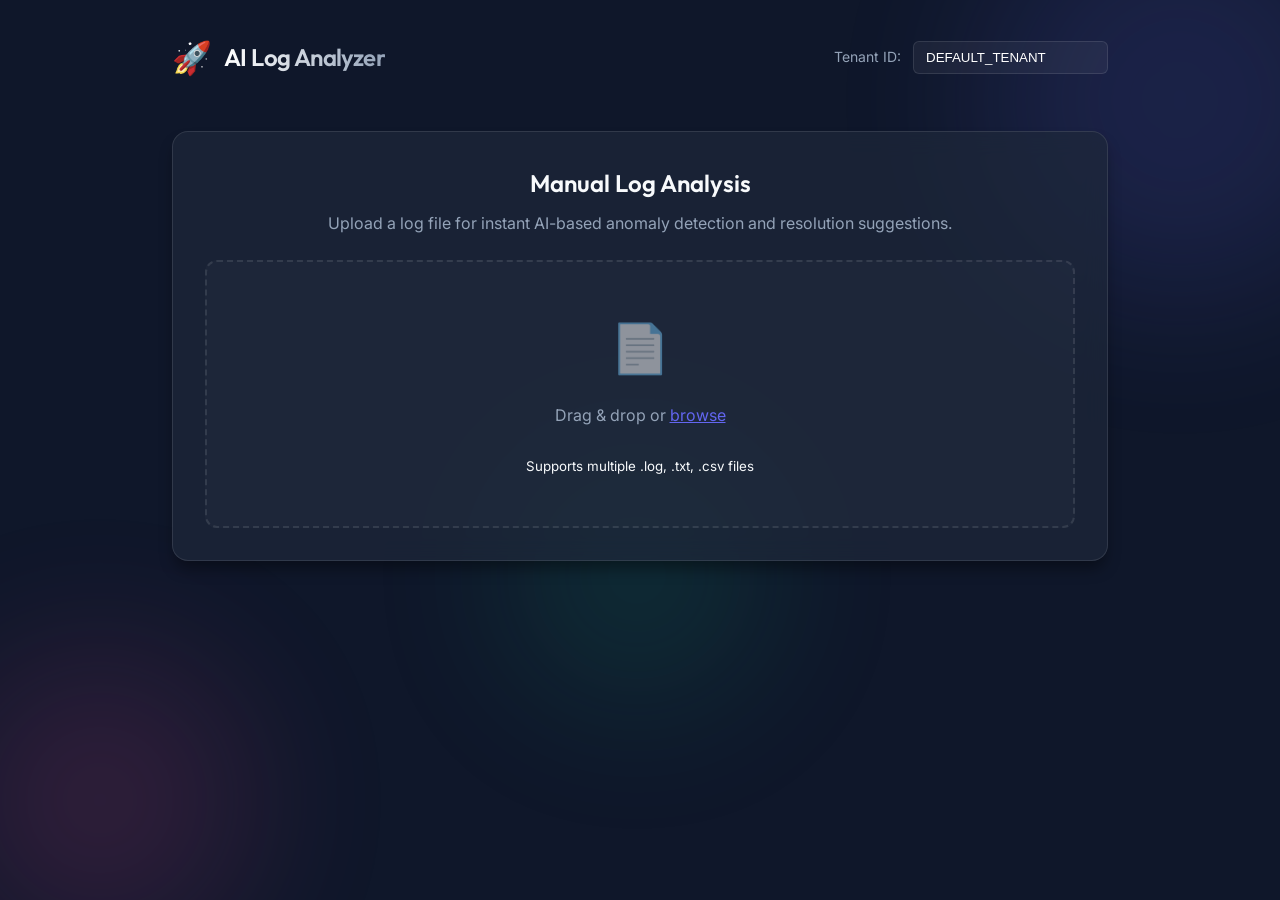
==== src/main/resources/static/index.html @ e9fd5605 "UI for adding log manually" ====
<!DOCTYPE html>
<html lang="en">
<head>
    <meta charset="UTF-8">
    <meta name="viewport" content="width=device-width, initial-scale=1.0">
    <title>AI Log Analyzer | Manual Analysis</title>
    <link rel="preconnect" href="https://fonts.googleapis.com">
    <link rel="preconnect" href="https://fonts.gstatic.com" crossorigin>
    <link href="https://fonts.googleapis.com/css2?family=Outfit:wght@300;400;600;700&family=Inter:wght@400;500;600&display=swap" rel="stylesheet">
    <link rel="stylesheet" href="css/style.css">
    <meta name="description" content="AI-powered log analysis and incident automation platform.">
</head>
<body>
    <div class="background-blobs">
        <div class="blob blob-1"></div>
        <div class="blob blob-2"></div>
        <div class="blob blob-3"></div>
    </div>

    <div class="container">
        <header>
            <div class="logo">
                <span class="logo-icon">🚀</span>
                <h1>AI Log Analyzer</h1>
            </div>
            <div class="tenant-selector">
                <label for="tenantId">Tenant ID:</label>
                <input type="text" id="tenantId" value="DEFAULT_TENANT" placeholder="Enter Tenant ID">
            </div>
        </header>

        <main>
            <section class="upload-section card">
                <h2>Manual Log Analysis</h2>
                <p>Upload a log file for instant AI-based anomaly detection and resolution suggestions.</p>
                
                <div class="drop-zone" id="dropZone">
                    <div class="drop-zone-content">
                        <span class="upload-icon">📄</span>
                        <p>Drag & drop or <span>browse</span></p>
                        <small>Supports multiple .log, .txt, .csv files</small>
                    </div>
                    <input type="file" id="fileInput" hidden accept=".log,.txt,.csv" multiple>
                </div>
                
                <div id="fileInfo" class="file-info hidden">
                    <div class="file-list-container">
                        <span class="file-name">filename.log</span>
                        <span id="fileCount" class="file-count"></span>
                    </div>
                    <div class="action-group">
                        <button id="clearBtn" class="secondary-btn">Clear</button>
                        <button id="analyzeBtn" class="primary-btn">Start AI Analysis</button>
                    </div>
                </div>
            </section>

            <div id="loader" class="loader-container hidden">
                <div class="spinner"></div>
                <p id="loadingMsg">Consulting the AI Engine...</p>
                <p class="sub-loader">This may take up to 2 minutes for deep reasoning.</p>
            </div>

            <section id="resultsSection" class="results-section hidden">
                <div class="card result-card">
                    <div class="result-header">
                        <div class="severity-badge" id="severityBadge">MEDIUM</div>
                        <h3>Analysis Results</h3>
                    </div>
                    
                    <div class="result-body">
                        <div class="summary-group">
                            <h4>Log Summary</h4>
                            <p id="logSummary">AI summary will appear here.</p>
                        </div>

                        <div class="errors-group">
                            <h4>Identified Errors</h4>
                            <ul id="errorList">
                                <!-- Errors will be injected here -->
                            </ul>
                        </div>

                        <div class="solution-group highlight">
                            <h4>💡 Suggested Solution</h4>
                            <p id="suggestedSolution">AI solution will appear here.</p>
                        </div>
                    </div>

                    <div class="result-footer">
                        <button id="clearResultsBtn" class="secondary-btn">Analyze New Logs</button>
                        <button id="showJiraBtn" class="jira-btn">
                            <span class="icon">🎫</span> Create Jira Ticket
                        </button>
                    </div>
                </div>
            </section>
        </main>
    </div>

    <!-- Jira Modal -->
    <div id="jiraModal" class="modal-overlay hidden">
        <div class="modal card">
            <div class="modal-header">
                <h2>Create Jira Ticket</h2>
                <button id="closeModal" class="close-btn">&times;</button>
            </div>
            <div class="modal-body">
                <div class="form-group">
                    <label for="jiraSummary">Summary</label>
                    <input type="text" id="jiraSummary" placeholder="Ticket Summary">
                </div>
                <div class="form-group">
                    <label for="jiraDescription">Description</label>
                    <textarea id="jiraDescription" rows="6" placeholder="Details about the anomaly..."></textarea>
                </div>
                <div class="form-row">
                    <div class="form-group">
                        <label for="jiraPriority">Priority</label>
                        <select id="jiraPriority">
                            <option value="Low">Low</option>
                            <option value="Medium" selected>Medium</option>
                            <option value="High">High</option>
                            <option value="Highest">Highest</option>
                        </select>
                    </div>
                    <div class="form-group">
                        <label>Issue Type</label>
                        <input type="text" value="Bug" disabled>
                    </div>
                </div>
            </div>
            <div class="modal-footer">
                <button id="cancelJira" class="secondary-btn">Cancel</button>
                <button id="confirmJira" class="primary-btn">Create Ticket</button>
            </div>
        </div>
    </div>

    <div id="toast" class="toast hidden">Message goes here</div>

    <script src="js/app.js"></script>
</body>
</html>
---- src/main/resources/static/css/style.css ----
:root {
    --primary: #6366f1;
    --primary-hover: #4f46e5;
    --bg-dark: #0f172a;
    --card-bg: rgba(30, 41, 59, 0.7);
    --text-main: #f8fafc;
    --text-muted: #94a3b8;
    --border: rgba(255, 255, 255, 0.1);
    --glass: rgba(255, 255, 255, 0.05);
    --accent: #10b981;
    --error: #ef4444;
    --warning: #f59e0b;
}

* {
    margin: 0;
    padding: 0;
    box-sizing: border-box;
}

body {
    font-family: 'Inter', sans-serif;
    background-color: var(--bg-dark);
    color: var(--text-main);
    line-height: 1.6;
    overflow-x: hidden;
    min-height: 100vh;
}

h1, h2, h3, h4 {
    font-family: 'Outfit', sans-serif;
    font-weight: 600;
}

.container {
    max-width: 1000px;
    margin: 0 auto;
    padding: 2rem;
    position: relative;
    z-index: 10;
}

/* Background Blobs */
.background-blobs {
    position: fixed;
    top: 0;
    left: 0;
    width: 100%;
    height: 100%;
    z-index: 1;
    pointer-events: none;
}

.blob {
    position: absolute;
    filter: blur(80px);
    border-radius: 50%;
    opacity: 0.15;
}

.blob-1 {
    width: 400px;
    height: 400px;
    background: var(--primary);
    top: -100px;
    right: -100px;
}

.blob-2 {
    width: 300px;
    height: 300px;
    background: #ec4899;
    bottom: -50px;
    left: -50px;
}

.blob-3 {
    width: 250px;
    height: 250px;
    background: var(--accent);
    top: 50%;
    left: 40%;
}

/* Header */
header {
    display: flex;
    justify-content: space-between;
    align-items: center;
    margin-bottom: 3rem;
}

.logo {
    display: flex;
    align-items: center;
    gap: 0.75rem;
}

.logo-icon {
    font-size: 2rem;
}

.logo h1 {
    font-size: 1.5rem;
    letter-spacing: -0.025em;
    background: linear-gradient(to right, #fff, #94a3b8);
    -webkit-background-clip: text;
    background-clip: text;
    -webkit-text-fill-color: transparent;
}

.tenant-selector {
    display: flex;
    align-items: center;
    gap: 0.75rem;
    font-size: 0.875rem;
    color: var(--text-muted);
}

.tenant-selector input {
    background: var(--glass);
    border: 1px solid var(--border);
    border-radius: 6px;
    padding: 0.5rem 0.75rem;
    color: #fff;
    outline: none;
    transition: 0.2s;
}

.tenant-selector input:focus {
    border-color: var(--primary);
    box-shadow: 0 0 0 2px rgba(99, 102, 241, 0.2);
}

/* Base Components */
.card {
    background: var(--card-bg);
    backdrop-filter: blur(12px);
    border: 1px solid var(--border);
    border-radius: 16px;
    padding: 2rem;
    box-shadow: 0 10px 15px -3px rgba(0, 0, 0, 0.4);
}

.primary-btn {
    background: var(--primary);
    color: #fff;
    border: none;
    padding: 0.75rem 1.5rem;
    border-radius: 8px;
    font-weight: 600;
    cursor: pointer;
    transition: 0.2s;
    display: inline-flex;
    align-items: center;
    justify-content: center;
}

.primary-btn:hover {
    background: var(--primary-hover);
    transform: translateY(-2px);
}

.secondary-btn {
    background: var(--glass);
    color: #fff;
    border: 1px solid var(--border);
    padding: 0.75rem 1.5rem;
    border-radius: 8px;
    font-weight: 600;
    cursor: pointer;
    transition: 0.2s;
}

.secondary-btn:hover {
    background: rgba(255, 255, 255, 0.1);
}

/* Upload Section */
.upload-section {
    text-align: center;
    margin-bottom: 2rem;
}

.upload-section p {
    color: var(--text-muted);
    margin: 0.5rem 0 1.5rem;
}

.drop-zone {
    border: 2px dashed var(--border);
    border-radius: 12px;
    padding: 3rem 2rem;
    cursor: pointer;
    transition: 0.3s;
    background: rgba(255, 255, 255, 0.02);
}

.drop-zone:hover, .drop-zone.active {
    border-color: var(--primary);
    background: rgba(99, 102, 241, 0.05);
}

.upload-icon {
    font-size: 3rem;
    display: block;
    margin-bottom: 1rem;
    opacity: 0.5;
}

.drop-zone p span {
    color: var(--primary);
    text-decoration: underline;
}

.file-info {
    margin-top: 1.5rem;
    padding: 1rem 1.5rem;
    background: var(--glass);
    border-radius: 12px;
    display: flex;
    justify-content: space-between;
    align-items: center;
    border: 1px solid var(--border);
}

.file-list-container {
    display: flex;
    flex-direction: column;
    align-items: flex-start;
}

.file-name {
    font-weight: 500;
    color: var(--text-main);
}

.file-count {
    font-size: 0.75rem;
    color: var(--text-muted);
}

.action-group {
    display: flex;
    gap: 0.75rem;
}

/* Loader */
.loader-container {
    text-align: center;
    padding: 4rem 0;
}

.spinner {
    width: 60px;
    height: 60px;
    border: 5px solid rgba(99, 102, 241, 0.2);
    border-top: 5px solid var(--primary);
    border-radius: 50%;
    margin: 0 auto 2rem;
    animation: spin 1s linear infinite;
}

@keyframes spin {
    0% { transform: rotate(0deg); }
    100% { transform: rotate(360deg); }
}

#loadingMsg {
    font-size: 1.25rem;
    font-weight: 500;
    margin-bottom: 0.5rem;
}

.sub-loader {
    color: var(--text-muted);
    font-size: 0.875rem;
}

/* Results Section */
.severity-badge {
    padding: 0.25rem 0.75rem;
    border-radius: 9999px;
    font-size: 0.75rem;
    font-weight: 700;
    text-transform: uppercase;
}

.severity-high, .severity-critical { background: rgba(239, 68, 68, 0.2); color: #fca5a5; }
.severity-medium { background: rgba(245, 158, 11, 0.2); color: #fcd34d; }
.severity-low { background: rgba(16, 185, 129, 0.2); color: #6ee7b7; }

.result-header {
    display: flex;
    justify-content: space-between;
    align-items: center;
    margin-bottom: 2rem;
    border-bottom: 1px solid var(--border);
    padding-bottom: 1rem;
}

.result-body h4 {
    color: var(--text-muted);
    font-size: 0.75rem;
    text-transform: uppercase;
    letter-spacing: 0.05em;
    margin-bottom: 0.75rem;
}

.result-body p {
    margin-bottom: 1.5rem;
    white-space: pre-wrap;
}

.highlight {
    background: rgba(99, 102, 241, 0.1);
    padding: 1.5rem;
    border-radius: 12px;
    border: 1px solid rgba(99, 102, 241, 0.2);
}

.errors-group ul {
    list-style: none;
    margin-bottom: 2rem;
}

.errors-group li {
    padding-left: 1.5rem;
    position: relative;
    margin-bottom: 0.5rem;
    color: #fca5a5;
}

.errors-group li::before {
    content: "•";
    position: absolute;
    left: 0;
    color: var(--error);
}

.result-footer {
    display: flex;
    gap: 1rem;
    margin-top: 2rem;
}

.jira-btn {
    flex: 1;
    background: #0052cc;
    color: #fff;
    border: none;
    padding: 1rem;
    border-radius: 8px;
    font-weight: 600;
    font-size: 1rem;
    cursor: pointer;
    transition: 0.2s;
    display: flex;
    align-items: center;
    justify-content: center;
    gap: 0.5rem;
}

.jira-btn:hover {
    background: #0747a6;
}

/* Modal */
.modal-overlay {
    position: fixed;
    top: 0;
    left: 0;
    width: 100%;
    height: 100%;
    background: rgba(15, 23, 42, 0.8);
    backdrop-filter: blur(4px);
    z-index: 100;
    display: flex;
    align-items: center;
    justify-content: center;
}

.modal {
    width: 90%;
    max-width: 600px;
    position: relative;
}

.modal-header {
    display: flex;
    justify-content: space-between;
    align-items: center;
    margin-bottom: 1.5rem;
}

.close-btn {
    background: none;
    border: none;
    color: var(--text-muted);
    font-size: 2rem;
    cursor: pointer;
}

.form-group {
    margin-bottom: 1.25rem;
}

.form-group label {
    display: block;
    font-size: 0.875rem;
    margin-bottom: 0.5rem;
    color: var(--text-muted);
}

.form-group input, .form-group textarea, .form-group select {
    width: 100%;
    background: var(--glass);
    border: 1px solid var(--border);
    border-radius: 8px;
    padding: 0.75rem;
    color: #fff;
    outline: none;
}

.form-group input:focus, .form-group textarea:focus, .form-group select:focus {
    border-color: var(--primary);
}

.form-row {
    display: grid;
    grid-template-columns: 1fr 1fr;
    gap: 1rem;
}

.modal-footer {
    display: flex;
    justify-content: flex-end;
    gap: 1rem;
    margin-top: 2rem;
}

/* Utilities */
.hidden { display: none !important; }

.toast {
    position: fixed;
    bottom: 2rem;
    left: 50%;
    transform: translateX(-50%);
    background: #1e293b;
    color: #fff;
    padding: 1rem 2rem;
    border-radius: 8px;
    border-bottom: 4px solid var(--accent);
    z-index: 1000;
    box-shadow: 0 20px 25px -5px rgba(0, 0, 0, 0.5);
    animation: slideUp 0.3s ease-out;
}

@keyframes slideUp {
    from { transform: translate(-50%, 100%); opacity: 0; }
    to { transform: translate(-50%, 0); opacity: 1; }
}

@media (max-width: 640px) {
    header { flex-direction: column; align-items: flex-start; gap: 1rem; }
    .form-row { grid-template-columns: 1fr; }
}
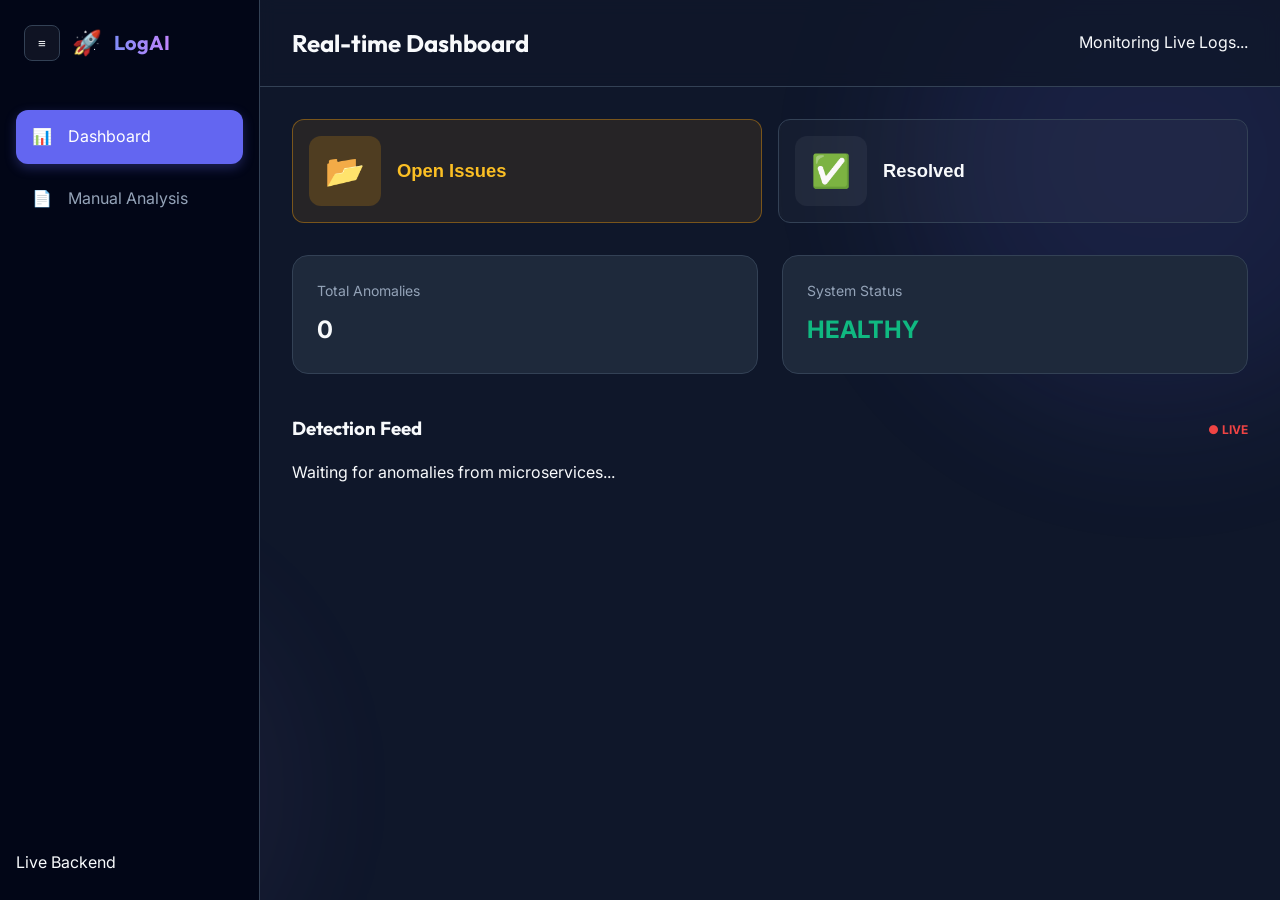
==== commit 1dae4e27: "Added the Real time ingested log analysis" ====
--- a/src/main/resources/static/index.html
+++ b/src/main/resources/static/index.html
@@ -3,136 +3,154 @@
 <head>
     <meta charset="UTF-8">
     <meta name="viewport" content="width=device-width, initial-scale=1.0">
-    <title>AI Log Analyzer | Manual Analysis</title>
+    <title>AI Log Analyzer | Real-time Observability</title>
     <link rel="preconnect" href="https://fonts.googleapis.com">
     <link rel="preconnect" href="https://fonts.gstatic.com" crossorigin>
-    <link href="https://fonts.googleapis.com/css2?family=Outfit:wght@300;400;600;700&family=Inter:wght@400;500;600&display=swap" rel="stylesheet">
+    <link href="https://fonts.googleapis.com/css2?family=Outfit:wght@300;400;600;700&family=Inter:wght@400;500;600;700&display=swap" rel="stylesheet">
     <link rel="stylesheet" href="css/style.css">
-    <meta name="description" content="AI-powered log analysis and incident automation platform.">
+    <meta name="description" content="AI-powered real-time microservice log analysis and tracing.">
 </head>
-<body>
+<body class="dark-theme">
     <div class="background-blobs">
         <div class="blob blob-1"></div>
         <div class="blob blob-2"></div>
         <div class="blob blob-3"></div>
     </div>
 
-    <div class="container">
-        <header>
-            <div class="logo">
+    <div class="app-container">
+        <!-- Sidebar Navigation -->
+        <nav class="sidebar" id="sidebar">
+            <div class="logo-area">
+                <button id="sidebar-toggle" class="sidebar-toggle-btn">
+                    <span class="icon">≡</span>
+                </button>
                 <span class="logo-icon">🚀</span>
-                <h1>AI Log Analyzer</h1>
+                <span class="logo-text">LogAI</span>
             </div>
-            <div class="tenant-selector">
-                <label for="tenantId">Tenant ID:</label>
-                <input type="text" id="tenantId" value="DEFAULT_TENANT" placeholder="Enter Tenant ID">
+            <ul class="nav-links">
+                <li class="nav-item active" data-target="realtime-view">
+                    <span class="icon">📊</span>
+                    <span class="text">Dashboard</span>
+                </li>
+                <li class="nav-item" data-target="manual-view">
+                    <span class="icon">📄</span>
+                    <span class="text">Manual Analysis</span>
+                </li>
+            </ul>
+            <div class="sidebar-footer">
+                <div class="status-indicator">
+                    <span class="dot pulse"></span>
+                    <span class="status-msg">Live Backend</span>
+                </div>
             </div>
-        </header>
+        </nav>
 
-        <main>
-            <section class="upload-section card">
-                <h2>Manual Log Analysis</h2>
-                <p>Upload a log file for instant AI-based anomaly detection and resolution suggestions.</p>
-                
-                <div class="drop-zone" id="dropZone">
-                    <div class="drop-zone-content">
-                        <span class="upload-icon">📄</span>
-                        <p>Drag & drop or <span>browse</span></p>
-                        <small>Supports multiple .log, .txt, .csv files</small>
-                    </div>
-                    <input type="file" id="fileInput" hidden accept=".log,.txt,.csv" multiple>
-                </div>
-                
-                <div id="fileInfo" class="file-info hidden">
-                    <div class="file-list-container">
-                        <span class="file-name">filename.log</span>
-                        <span id="fileCount" class="file-count"></span>
-                    </div>
-                    <div class="action-group">
-                        <button id="clearBtn" class="secondary-btn">Clear</button>
-                        <button id="analyzeBtn" class="primary-btn">Start AI Analysis</button>
+        <!-- Main Content Area -->
+        <main class="main-content">
+            <header class="top-bar">
+                <h2 id="view-title">Real-time Dashboard</h2>
+                <div class="top-bar-actions">
+                    <div class="status-indicator">
+                        <span class="pulse"></span> Monitoring Live Logs...
                     </div>
                 </div>
-            </section>
+            </header>
 
-            <div id="loader" class="loader-container hidden">
-                <div class="spinner"></div>
-                <p id="loadingMsg">Consulting the AI Engine...</p>
-                <p class="sub-loader">This may take up to 2 minutes for deep reasoning.</p>
-            </div>
+            <div class="view-container">
+                <!-- Real-time Dashboard View -->
+                <section id="realtime-view" class="view active">
+                    <!-- Dashboard Tabs -->
+                    <div class="status-switch-container">
+                        <button id="tab-pending" class="status-tab active" onclick="switchTab('PENDING')">
+                            <span class="tab-icon">📂</span>
+                            <div class="tab-info">
+                                <span class="tab-label">Open Issues</span>
+                            </div>
+                        </button>
+                        <button id="tab-resolved" class="status-tab" onclick="switchTab('RESOLVED')">
+                            <span class="tab-icon">✅</span>
+                            <div class="tab-info">
+                                <span class="tab-label">Resolved</span>
+                            </div>
+                        </button>
+                    </div>
 
-            <section id="resultsSection" class="results-section hidden">
-                <div class="card result-card">
-                    <div class="result-header">
-                        <div class="severity-badge" id="severityBadge">MEDIUM</div>
-                        <h3>Analysis Results</h3>
-                    </div>
-                    
-                    <div class="result-body">
-                        <div class="summary-group">
-                            <h4>Log Summary</h4>
-                            <p id="logSummary">AI summary will appear here.</p>
+                    <div class="status-bar">
+                        <div class="stat-card">
+                            <span class="label">Total Anomalies</span>
+                            <span class="value" id="stat-total-anomalies">0</span>
                         </div>
-
-                        <div class="errors-group">
-                            <h4>Identified Errors</h4>
-                            <ul id="errorList">
-                                <!-- Errors will be injected here -->
-                            </ul>
-                        </div>
-
-                        <div class="solution-group highlight">
-                            <h4>💡 Suggested Solution</h4>
-                            <p id="suggestedSolution">AI solution will appear here.</p>
+                        <div class="stat-card">
+                            <span class="label">System Status</span>
+                            <span class="value success">HEALTHY</span>
                         </div>
                     </div>
 
-                    <div class="result-footer">
-                        <button id="clearResultsBtn" class="secondary-btn">Analyze New Logs</button>
-                        <button id="showJiraBtn" class="jira-btn">
-                            <span class="icon">🎫</span> Create Jira Ticket
-                        </button>
+                    <div class="anomaly-feed-header">
+                        <h3>Detection Feed</h3>
+                        <span class="live-indicator">● LIVE</span>
                     </div>
-                </div>
-            </section>
+
+                    <div id="anomaly-feed" class="anomaly-feed">
+                        <!-- Anomalies will be injected here -->
+                        <div class="empty-state">
+                            <div class="spinner-small"></div>
+                            <p>Waiting for anomalies from microservices...</p>
+                        </div>
+                    </div>
+                </section>
+
+                <!-- Manual Analysis View -->
+                <section id="manual-view" class="view">
+                    <div class="upload-section card">
+                        <h2>Upload Logs Manually</h2>
+                        <p>One-off AI analysis for log files (multi-file supported).</p>
+                        
+                        <div class="drop-zone" id="dropZone">
+                            <div class="drop-zone-content">
+                                <span class="upload-icon">📄</span>
+                                <p>Drag & drop or <span>browse</span></p>
+                                <small>Supports .log, .txt, .csv</small>
+                            </div>
+                            <input type="file" id="fileInput" hidden accept=".log,.txt,.csv" multiple>
+                        </div>
+                        
+                        <div id="fileInfo" class="file-info hidden">
+                            <div class="file-list-container">
+                                <span class="file-name">filename.log</span>
+                                <span id="fileCount" class="file-count"></span>
+                            </div>
+                            <div class="action-group">
+                                <button id="clearBtn" class="secondary-btn">Clear</button>
+                                <button id="analyzeBtn" class="primary-btn">Start AI Analysis</button>
+                            </div>
+                        </div>
+                    </div>
+
+                    <div id="manual-loader" class="loader-container hidden">
+                        <div class="spinner"></div>
+                        <p>AI Engine is thinking...</p>
+                    </div>
+
+                    <div id="resultsSection" class="results-section hidden">
+                        <!-- Results injected here (same as old index) -->
+                    </div>
+                </section>
+            </div>
         </main>
     </div>
 
-    <!-- Jira Modal -->
-    <div id="jiraModal" class="modal-overlay hidden">
-        <div class="modal card">
+    <!-- Trace Modal -->
+    <div id="traceModal" class="modal-overlay hidden">
+        <div class="modal large card">
             <div class="modal-header">
-                <h2>Create Jira Ticket</h2>
-                <button id="closeModal" class="close-btn">&times;</button>
+                <h2>Correlation Trace: <span id="current-trace-id">N/A</span></h2>
+                <button id="closeTraceModal" class="close-btn">&times;</button>
             </div>
-            <div class="modal-body">
-                <div class="form-group">
-                    <label for="jiraSummary">Summary</label>
-                    <input type="text" id="jiraSummary" placeholder="Ticket Summary">
+            <div class="modal-body scrollable">
+                <div class="trace-visual">
+                    <!-- Sequence view of logs -->
                 </div>
-                <div class="form-group">
-                    <label for="jiraDescription">Description</label>
-                    <textarea id="jiraDescription" rows="6" placeholder="Details about the anomaly..."></textarea>
-                </div>
-                <div class="form-row">
-                    <div class="form-group">
-                        <label for="jiraPriority">Priority</label>
-                        <select id="jiraPriority">
-                            <option value="Low">Low</option>
-                            <option value="Medium" selected>Medium</option>
-                            <option value="High">High</option>
-                            <option value="Highest">Highest</option>
-                        </select>
-                    </div>
-                    <div class="form-group">
-                        <label>Issue Type</label>
-                        <input type="text" value="Bug" disabled>
-                    </div>
-                </div>
-            </div>
-            <div class="modal-footer">
-                <button id="cancelJira" class="secondary-btn">Cancel</button>
-                <button id="confirmJira" class="primary-btn">Create Ticket</button>
             </div>
         </div>
     </div>
@@ -140,5 +158,6 @@
     <div id="toast" class="toast hidden">Message goes here</div>
 
     <script src="js/app.js"></script>
+    <script src="js/dashboard.js"></script>
 </body>
 </html>
--- a/src/main/resources/static/css/style.css
+++ b/src/main/resources/static/css/style.css
@@ -1,15 +1,17 @@
 :root {
     --primary: #6366f1;
     --primary-hover: #4f46e5;
+    --secondary: #1e293b;
     --bg-dark: #0f172a;
-    --card-bg: rgba(30, 41, 59, 0.7);
+    --card-bg: #1e293b;
     --text-main: #f8fafc;
     --text-muted: #94a3b8;
-    --border: rgba(255, 255, 255, 0.1);
-    --glass: rgba(255, 255, 255, 0.05);
-    --accent: #10b981;
+    --border: #334155;
+    --success: #10b981;
+    --warning: #f59e0b;
     --error: #ef4444;
-    --warning: #f59e0b;
+    --sidebar-width: 260px;
+    --shadow: 0 10px 15px -3px rgba(0, 0, 0, 0.4);
 }
 
 * {
@@ -23,446 +25,484 @@
     background-color: var(--bg-dark);
     color: var(--text-main);
     line-height: 1.6;
-    overflow-x: hidden;
-    min-height: 100vh;
-}
-
-h1, h2, h3, h4 {
+    overflow: hidden;
+    height: 100vh;
+}
+
+h1, h2, h3, .logo-text {
     font-family: 'Outfit', sans-serif;
-    font-weight: 600;
-}
-
-.container {
-    max-width: 1000px;
-    margin: 0 auto;
-    padding: 2rem;
+}
+
+/* Base Layout */
+.app-container {
+    display: flex;
+    height: 100vh;
+}
+
+/* Sidebar */
+.sidebar {
+    width: var(--sidebar-width);
+    background-color: #020617;
+    border-right: 1px solid var(--border);
+    display: flex;
+    flex-direction: column;
+    padding: 1.5rem 1rem;
+    z-index: 100;
+    transition: width 0.3s cubic-bezier(0.4, 0, 0.2, 1);
     position: relative;
-    z-index: 10;
-}
-
-/* Background Blobs */
-.background-blobs {
-    position: fixed;
-    top: 0;
-    left: 0;
-    width: 100%;
-    height: 100%;
-    z-index: 1;
-    pointer-events: none;
-}
-
-.blob {
-    position: absolute;
-    filter: blur(80px);
-    border-radius: 50%;
-    opacity: 0.15;
-}
-
-.blob-1 {
-    width: 400px;
-    height: 400px;
-    background: var(--primary);
-    top: -100px;
-    right: -100px;
-}
-
-.blob-2 {
-    width: 300px;
-    height: 300px;
-    background: #ec4899;
-    bottom: -50px;
-    left: -50px;
-}
-
-.blob-3 {
-    width: 250px;
-    height: 250px;
-    background: var(--accent);
-    top: 50%;
-    left: 40%;
-}
-
-/* Header */
-header {
-    display: flex;
-    justify-content: space-between;
-    align-items: center;
+}
+
+.sidebar.collapsed {
+    width: 80px;
+    padding: 1.5rem 0.75rem;
+}
+
+.logo-area {
+    display: flex;
+    align-items: center;
+    gap: 0.75rem;
     margin-bottom: 3rem;
-}
-
-.logo {
-    display: flex;
-    align-items: center;
-    gap: 0.75rem;
-}
-
-.logo-icon {
-    font-size: 2rem;
-}
-
-.logo h1 {
-    font-size: 1.5rem;
-    letter-spacing: -0.025em;
-    background: linear-gradient(to right, #fff, #94a3b8);
-    -webkit-background-clip: text;
+    padding: 0 0.5rem;
+    overflow: hidden;
+}
+
+.sidebar-toggle-btn {
+    background: rgba(255, 255, 255, 0.05);
+    border: 1px solid var(--border);
+    color: var(--text-main);
+    width: 36px;
+    height: 36px;
+    border-radius: 8px;
+    display: flex;
+    align-items: center;
+    justify-content: center;
+    cursor: pointer;
+    transition: all 0.2s;
+    flex-shrink: 0;
+}
+
+.sidebar-toggle-btn:hover {
+    background: rgba(99, 102, 241, 0.2);
+    border-color: var(--primary);
+}
+
+.logo-icon { font-size: 1.5rem; flex-shrink: 0; }
+.logo-text { 
+    font-size: 1.25rem; 
+    font-weight: 700; 
+    background: linear-gradient(to right, #818cf8, #c084fc); 
+    -webkit-background-clip: text; 
     background-clip: text;
     -webkit-text-fill-color: transparent;
-}
-
-.tenant-selector {
-    display: flex;
-    align-items: center;
-    gap: 0.75rem;
-    font-size: 0.875rem;
+    transition: opacity 0.2s;
+    white-space: nowrap;
+}
+
+.sidebar.collapsed .logo-text,
+.sidebar.collapsed .nav-item .text,
+.sidebar.collapsed .status-msg {
+    opacity: 0;
+    pointer-events: none;
+    width: 0;
+    margin: 0;
+}
+
+.sidebar.collapsed .logo-area {
+    justify-content: center;
+    gap: 0;
+}
+
+.sidebar.collapsed .logo-icon {
+    display: none;
+}
+
+.sidebar.collapsed .nav-item {
+    justify-content: center;
+    padding: 0.875rem;
+}
+
+.sidebar.collapsed .nav-item .icon {
+    font-size: 1.25rem;
+}
+
+.nav-links { list-style: none; flex: 1; }
+.nav-item {
+    display: flex;
+    align-items: center;
+    gap: 1rem;
+    padding: 0.875rem 1rem;
+    border-radius: 0.75rem;
+    cursor: pointer;
+    margin-bottom: 0.5rem;
+    transition: all 0.2s;
     color: var(--text-muted);
 }
 
-.tenant-selector input {
-    background: var(--glass);
+.nav-item:hover { background-color: rgba(99, 102, 241, 0.1); color: var(--text-main); }
+.nav-item.active { background-color: var(--primary); color: white; box-shadow: 0 4px 12px rgba(99, 102, 241, 0.3); }
+
+/* Main Content */
+.main-content {
+    flex: 1;
+    display: flex;
+    flex-direction: column;
+    overflow-y: auto;
+    position: relative;
+    padding-bottom: 2rem;
+}
+
+.top-bar {
+    padding: 1.5rem 2rem;
+    display: flex;
+    justify-content: space-between;
+    align-items: center;
+    background-color: rgba(15, 23, 42, 0.8);
+    backdrop-filter: blur(8px);
+    position: sticky;
+    top: 0;
+    z-index: 50;
+    border-bottom: 1px solid var(--border);
+}
+
+.view-container { padding: 2rem; }
+.view { display: none; }
+.view.active { display: block; animation: fadeIn 0.3s ease-out; }
+
+/* Dashboard Cards */
+.status-bar {
+    display: grid;
+    grid-template-columns: repeat(auto-fit, minmax(200px, 1fr));
+    gap: 1.5rem;
+    margin-bottom: 2.5rem;
+}
+
+.stat-card {
+    background-color: var(--card-bg);
+    padding: 1.5rem;
+    border-radius: 1rem;
     border: 1px solid var(--border);
+    display: flex;
+    flex-direction: column;
+}
+
+.stat-card .label { color: var(--text-muted); font-size: 0.875rem; margin-bottom: 0.5rem; }
+.stat-card .value { font-size: 1.5rem; font-weight: 700; }
+.stat-card .value.success { color: var(--success); }
+
+/* Anomaly Feed */
+.anomaly-feed-header {
+    display: flex;
+    justify-content: space-between;
+    align-items: center;
+    margin-bottom: 1rem;
+}
+
+.live-indicator {
+    font-size: 0.75rem;
+    font-weight: 700;
+    color: var(--error);
+    display: flex;
+    align-items: center;
+    gap: 0.5rem;
+}
+
+/* Detection Feed Header & Tabs */
+.detection-header {
+    display: flex;
+    justify-content: space-between;
+    align-items: center;
+    width: 100%;
+}
+
+/* Large Status Switcher */
+.status-switch-container {
+    display: flex;
+    gap: 1rem;
+    margin-bottom: 2rem;
+    width: 100%;
+}
+
+.status-tab {
+    flex: 1;
+    display: flex;
+    align-items: center;
+    gap: 1rem;
+    padding: 1rem;
+    background: rgba(255, 255, 255, 0.03);
+    border: 1px solid var(--border);
+    border-radius: 0.75rem;
+    cursor: pointer;
+    transition: all 0.2s;
+    text-align: left;
+}
+
+.status-tab:hover {
+    background: rgba(255, 255, 255, 0.06);
+    border-color: var(--text-muted);
+}
+
+.tab-icon {
+    font-size: 2rem;
+    padding: 1rem;
+    background: rgba(255, 255, 255, 0.05);
+    border-radius: 12px;
+}
+
+.tab-info {
+    display: flex;
+    flex-direction: column;
+    gap: 0.25rem;
+}
+
+.tab-label {
+    font-size: 1.15rem;
+    font-weight: 700;
+    color: var(--text-main);
+}
+
+.tab-desc {
+    font-size: 0.85rem;
+    color: var(--text-muted);
+}
+
+#tab-pending.active {
+    background: rgba(245, 158, 11, 0.1);
+    border-color: rgba(245, 158, 11, 0.4);
+}
+
+#tab-pending.active .tab-icon {
+    background: rgba(245, 158, 11, 0.2);
+}
+
+#tab-pending.active .tab-label {
+    color: #fbbf24;
+}
+
+#tab-resolved.active {
+    background: rgba(16, 185, 129, 0.1);
+    border-color: rgba(16, 185, 129, 0.4);
+}
+
+#tab-resolved.active .tab-icon {
+    background: rgba(16, 185, 129, 0.2);
+}
+
+#tab-resolved.active .tab-label {
+    color: #34d399;
+}
+
+/* Resolve Button */
+/* Action Buttons */
+.resolve-btn, .reopen-btn, .secondary-btn {
+    padding: 1rem 1.5rem;
+    border-radius: 10px;
+    cursor: pointer;
+    font-size: 1rem;
+    font-weight: 700;
+    transition: all 0.2s;
+    border: 1px solid transparent;
+    display: inline-flex;
+    align-items: center;
+    justify-content: center;
+    min-width: 160px;
+    height: 52px; /* Large standard click size */
+}
+
+.anomaly-actions {
+    display: flex;
+    gap: 1.5rem;
+    margin-top: 1.5rem;
+    padding-top: 1.5rem;
+    border-top: 1px solid var(--border);
+    width: 100%;
+    justify-content: flex-end;
+}
+
+.action-btn {
+    padding: 0.5rem 1rem;
     border-radius: 6px;
-    padding: 0.5rem 0.75rem;
-    color: #fff;
-    outline: none;
-    transition: 0.2s;
-}
-
-.tenant-selector input:focus {
-    border-color: var(--primary);
-    box-shadow: 0 0 0 2px rgba(99, 102, 241, 0.2);
-}
-
-/* Base Components */
-.card {
-    background: var(--card-bg);
-    backdrop-filter: blur(12px);
+    font-size: 0.85rem;
+    font-weight: 600;
+    cursor: pointer;
+    transition: all 0.2s;
+    display: flex;
+    align-items: center;
+    gap: 0.5rem;
+}
+
+.resolve-btn {
+    background: rgba(16, 185, 129, 0.15);
+    color: #10b981;
+    border: 1px solid rgba(16, 185, 129, 0.5);
+    box-shadow: 0 4px 6px -1px rgba(0, 0, 0, 0.1);
+}
+
+.resolve-btn:hover {
+    background: #10b981;
+    color: white;
+    box-shadow: 0 10px 15px -3px rgba(16, 185, 129, 0.4);
+    transform: translateY(-1px);
+}
+
+.reopen-btn {
+    background: rgba(99, 102, 241, 0.1);
+    color: #a5b4fc;
+    border-color: rgba(99, 102, 241, 0.2);
+}
+
+.reopen-btn:hover {
+    background: var(--primary);
+    color: white;
+}
+
+/* Anomaly Card Status Badge */
+.status-badge {
+    padding: 0.25rem 0.6rem;
+    border-radius: 4px;
+    font-size: 0.75rem;
+    font-weight: 600;
+    text-transform: uppercase;
+}
+
+.status-pending { background: rgba(245, 158, 11, 0.2); color: #f59e0b; }
+.status-resolved { background: rgba(34, 197, 94, 0.2); color: #22c55e; }
+
+@keyframes blink { 0% { opacity: 1; } 50% { opacity: 0.4; } 100% { opacity: 1; } }
+
+.anomaly-card {
+    background-color: var(--card-bg);
+    border-radius: 1rem;
     border: 1px solid var(--border);
-    border-radius: 16px;
-    padding: 2rem;
-    box-shadow: 0 10px 15px -3px rgba(0, 0, 0, 0.4);
-}
-
-.primary-btn {
-    background: var(--primary);
-    color: #fff;
-    border: none;
-    padding: 0.75rem 1.5rem;
-    border-radius: 8px;
-    font-weight: 600;
-    cursor: pointer;
-    transition: 0.2s;
-    display: inline-flex;
-    align-items: center;
-    justify-content: center;
-}
-
-.primary-btn:hover {
-    background: var(--primary-hover);
-    transform: translateY(-2px);
-}
-
-.secondary-btn {
-    background: var(--glass);
-    color: #fff;
-    border: 1px solid var(--border);
-    padding: 0.75rem 1.5rem;
-    border-radius: 8px;
-    font-weight: 600;
-    cursor: pointer;
-    transition: 0.2s;
-}
-
-.secondary-btn:hover {
-    background: rgba(255, 255, 255, 0.1);
-}
-
-/* Upload Section */
-.upload-section {
-    text-align: center;
-    margin-bottom: 2rem;
-}
-
-.upload-section p {
-    color: var(--text-muted);
-    margin: 0.5rem 0 1.5rem;
-}
-
-.drop-zone {
-    border: 2px dashed var(--border);
-    border-radius: 12px;
-    padding: 3rem 2rem;
-    cursor: pointer;
-    transition: 0.3s;
-    background: rgba(255, 255, 255, 0.02);
-}
-
-.drop-zone:hover, .drop-zone.active {
-    border-color: var(--primary);
-    background: rgba(99, 102, 241, 0.05);
-}
-
-.upload-icon {
-    font-size: 3rem;
-    display: block;
+    padding: 1.5rem;
+    margin-bottom: 1.25rem;
+    transition: transform 0.2s, box-shadow 0.2s;
+    cursor: pointer;
+}
+
+.anomaly-card:hover { transform: translateY(-3px); box-shadow: var(--shadow); border-color: var(--primary); }
+
+.anomaly-header {
+    display: flex;
+    justify-content: space-between;
+    align-items: center;
     margin-bottom: 1rem;
-    opacity: 0.5;
-}
-
-.drop-zone p span {
-    color: var(--primary);
-    text-decoration: underline;
-}
-
-.file-info {
-    margin-top: 1.5rem;
-    padding: 1rem 1.5rem;
-    background: var(--glass);
-    border-radius: 12px;
-    display: flex;
-    justify-content: space-between;
-    align-items: center;
-    border: 1px solid var(--border);
-}
-
-.file-list-container {
-    display: flex;
-    flex-direction: column;
-    align-items: flex-start;
-}
-
-.file-name {
-    font-weight: 500;
-    color: var(--text-main);
-}
-
-.file-count {
-    font-size: 0.75rem;
-    color: var(--text-muted);
-}
-
-.action-group {
-    display: flex;
-    gap: 0.75rem;
-}
-
-/* Loader */
-.loader-container {
-    text-align: center;
-    padding: 4rem 0;
-}
-
-.spinner {
-    width: 60px;
-    height: 60px;
-    border: 5px solid rgba(99, 102, 241, 0.2);
-    border-top: 5px solid var(--primary);
-    border-radius: 50%;
-    margin: 0 auto 2rem;
-    animation: spin 1s linear infinite;
-}
-
-@keyframes spin {
-    0% { transform: rotate(0deg); }
-    100% { transform: rotate(360deg); }
-}
-
-#loadingMsg {
-    font-size: 1.25rem;
-    font-weight: 500;
-    margin-bottom: 0.5rem;
-}
-
-.sub-loader {
-    color: var(--text-muted);
-    font-size: 0.875rem;
-}
-
-/* Results Section */
-.severity-badge {
+}
+
+.badge {
     padding: 0.25rem 0.75rem;
-    border-radius: 9999px;
+    border-radius: 100px;
     font-size: 0.75rem;
     font-weight: 700;
     text-transform: uppercase;
 }
 
-.severity-high, .severity-critical { background: rgba(239, 68, 68, 0.2); color: #fca5a5; }
-.severity-medium { background: rgba(245, 158, 11, 0.2); color: #fcd34d; }
-.severity-low { background: rgba(16, 185, 129, 0.2); color: #6ee7b7; }
-
-.result-header {
+.badge-error { background-color: rgba(239, 68, 68, 0.2); color: #f87171; }
+.badge-warn { background-color: rgba(245, 158, 11, 0.2); color: #fbbf24; }
+
+.service-name { font-weight: 600; color: var(--primary); font-size: 1.1rem; }
+.timestamp { color: var(--text-muted); font-size: 0.8rem; }
+
+.anomaly-body { margin-bottom: 1.25rem; }
+.message-preview { font-size: 0.95rem; color: #cbd5e1; margin-bottom: 0.75rem; }
+.solution-preview { 
+    background-color: rgba(99, 102, 241, 0.1); 
+    padding: 1rem; 
+    border-radius: 0.5rem; 
+    border-left: 4px solid var(--primary);
+    font-size: 0.9rem;
+    color: #a5b4fc;
+}
+
+.anomaly-footer {
     display: flex;
     justify-content: space-between;
     align-items: center;
-    margin-bottom: 2rem;
-    border-bottom: 1px solid var(--border);
-    padding-bottom: 1rem;
-}
-
-.result-body h4 {
-    color: var(--text-muted);
-    font-size: 0.75rem;
-    text-transform: uppercase;
-    letter-spacing: 0.05em;
-    margin-bottom: 0.75rem;
-}
-
-.result-body p {
-    margin-bottom: 1.5rem;
-    white-space: pre-wrap;
-}
-
-.highlight {
-    background: rgba(99, 102, 241, 0.1);
-    padding: 1.5rem;
-    border-radius: 12px;
-    border: 1px solid rgba(99, 102, 241, 0.2);
-}
-
-.errors-group ul {
-    list-style: none;
-    margin-bottom: 2rem;
-}
-
-.errors-group li {
-    padding-left: 1.5rem;
-    position: relative;
-    margin-bottom: 0.5rem;
-    color: #fca5a5;
-}
-
-.errors-group li::before {
-    content: "•";
-    position: absolute;
-    left: 0;
-    color: var(--error);
-}
-
-.result-footer {
-    display: flex;
-    gap: 1rem;
-    margin-top: 2rem;
-}
-
-.jira-btn {
-    flex: 1;
-    background: #0052cc;
-    color: #fff;
-    border: none;
-    padding: 1rem;
-    border-radius: 8px;
-    font-weight: 600;
-    font-size: 1rem;
-    cursor: pointer;
-    transition: 0.2s;
-    display: flex;
-    align-items: center;
-    justify-content: center;
-    gap: 0.5rem;
-}
-
-.jira-btn:hover {
-    background: #0747a6;
-}
-
-/* Modal */
+    border-top: 1px solid var(--border);
+    padding-top: 1rem;
+}
+
+.flow-id { font-family: monospace; font-size: 0.85rem; color: var(--text-muted); }
+
+/* Modals */
 .modal-overlay {
     position: fixed;
-    top: 0;
-    left: 0;
-    width: 100%;
-    height: 100%;
-    background: rgba(15, 23, 42, 0.8);
-    backdrop-filter: blur(4px);
-    z-index: 100;
-    display: flex;
-    align-items: center;
+    top: 0; left: 0; right: 0; bottom: 0;
+    background-color: rgba(2, 6, 23, 0.8);
+    display: flex;
     justify-content: center;
+    align-items: center;
+    z-index: 1000;
 }
 
 .modal {
     width: 90%;
-    max-width: 600px;
-    position: relative;
-}
-
-.modal-header {
-    display: flex;
-    justify-content: space-between;
-    align-items: center;
-    margin-bottom: 1.5rem;
+    max-width: 800px;
+    max-height: 90vh;
+    display: flex;
+    flex-direction: column;
+}
+
+.modal-header { 
+    padding: 1.5rem 2rem; 
+    border-bottom: 1px solid var(--border); 
+    display: flex; 
+    justify-content: space-between; 
+    align-items: center;
 }
 
 .close-btn {
-    background: none;
-    border: none;
+    background: rgba(255, 255, 255, 0.05);
+    border: 1px solid var(--border);
     color: var(--text-muted);
-    font-size: 2rem;
-    cursor: pointer;
-}
-
-.form-group {
-    margin-bottom: 1.25rem;
-}
-
-.form-group label {
-    display: block;
-    font-size: 0.875rem;
-    margin-bottom: 0.5rem;
-    color: var(--text-muted);
-}
-
-.form-group input, .form-group textarea, .form-group select {
-    width: 100%;
-    background: var(--glass);
-    border: 1px solid var(--border);
-    border-radius: 8px;
-    padding: 0.75rem;
-    color: #fff;
-    outline: none;
-}
-
-.form-group input:focus, .form-group textarea:focus, .form-group select:focus {
-    border-color: var(--primary);
-}
-
-.form-row {
-    display: grid;
-    grid-template-columns: 1fr 1fr;
+    width: 40px;
+    height: 40px;
+    border-radius: 4px;
+    display: flex;
+    align-items: center;
+    justify-content: center;
+    cursor: pointer;
+    font-size: 1.25rem;
+    transition: all 0.2s;
+}
+
+.close-btn:hover {
+    background: rgba(239, 68, 68, 0.1);
+    color: var(--error);
+    border-color: rgba(239, 68, 68, 0.2);
+}
+.modal-body { padding: 1.5rem; overflow-y: auto; }
+
+/* Trace Visualizer */
+.trace-container { display: flex; flex-direction: column; gap: 1.25rem; }
+.trace-item {
+    display: flex;
     gap: 1rem;
-}
-
-.modal-footer {
-    display: flex;
-    justify-content: flex-end;
-    gap: 1rem;
-    margin-top: 2rem;
-}
-
-/* Utilities */
+    padding: 1rem;
+    background-color: rgba(51, 65, 85, 0.3);
+    border-radius: 0.5rem;
+    border-left: 3px solid #64748b;
+}
+
+.trace-item.error { border-left-color: var(--error); background-color: rgba(239, 68, 68, 0.05); }
+.trace-content { flex: 1; }
+.trace-meta { font-size: 0.75rem; color: var(--text-muted); margin-bottom: 0.25rem; }
+
+/* Animations */
+@keyframes fadeIn { from { opacity: 0; transform: translateY(10px); } to { opacity: 1; transform: translateY(0); } }
+
 .hidden { display: none !important; }
 
-.toast {
-    position: fixed;
-    bottom: 2rem;
-    left: 50%;
-    transform: translateX(-50%);
-    background: #1e293b;
-    color: #fff;
-    padding: 1rem 2rem;
-    border-radius: 8px;
-    border-bottom: 4px solid var(--accent);
-    z-index: 1000;
-    box-shadow: 0 20px 25px -5px rgba(0, 0, 0, 0.5);
-    animation: slideUp 0.3s ease-out;
-}
-
-@keyframes slideUp {
-    from { transform: translate(-50%, 100%); opacity: 0; }
-    to { transform: translate(-50%, 0); opacity: 1; }
-}
-
-@media (max-width: 640px) {
-    header { flex-direction: column; align-items: flex-start; gap: 1rem; }
-    .form-row { grid-template-columns: 1fr; }
-}
+/* Existing Upload UI tweaks */
+.card { background-color: var(--card-bg); border: 1px solid var(--border); border-radius: 1rem; padding: 2rem; box-shadow: var(--shadow); }
+.upload-section { max-width: 800px; margin: 0 auto; }
+.drop-zone { border: 2px dashed var(--border); border-radius: 1rem; padding: 3rem; cursor: pointer; text-align: center; }
+.drop-zone:hover { border-color: var(--primary); background-color: rgba(99, 102, 241, 0.05); }
+
+.primary-btn { background-color: var(--primary); color: white; border: none; padding: 0.75rem 1.5rem; border-radius: 0.5rem; font-weight: 600; cursor: pointer; }
+.primary-btn:hover { background-color: var(--primary-hover); }
+
+/* Background */
+.background-blobs { position: fixed; top: 0; left: 0; right: 0; bottom: 0; z-index: -1; overflow: hidden; opacity: 0.4; }
+.blob { position: absolute; border-radius: 50%; filter: blur(80px); }
+.blob-1 { top: -10%; right: -10%; width: 500px; height: 500px; background-color: rgba(99, 102, 241, 0.3); }
+.blob-2 { bottom: -10%; left: -10%; width: 400px; height: 400px; background-color: rgba(192, 132, 252, 0.2); }
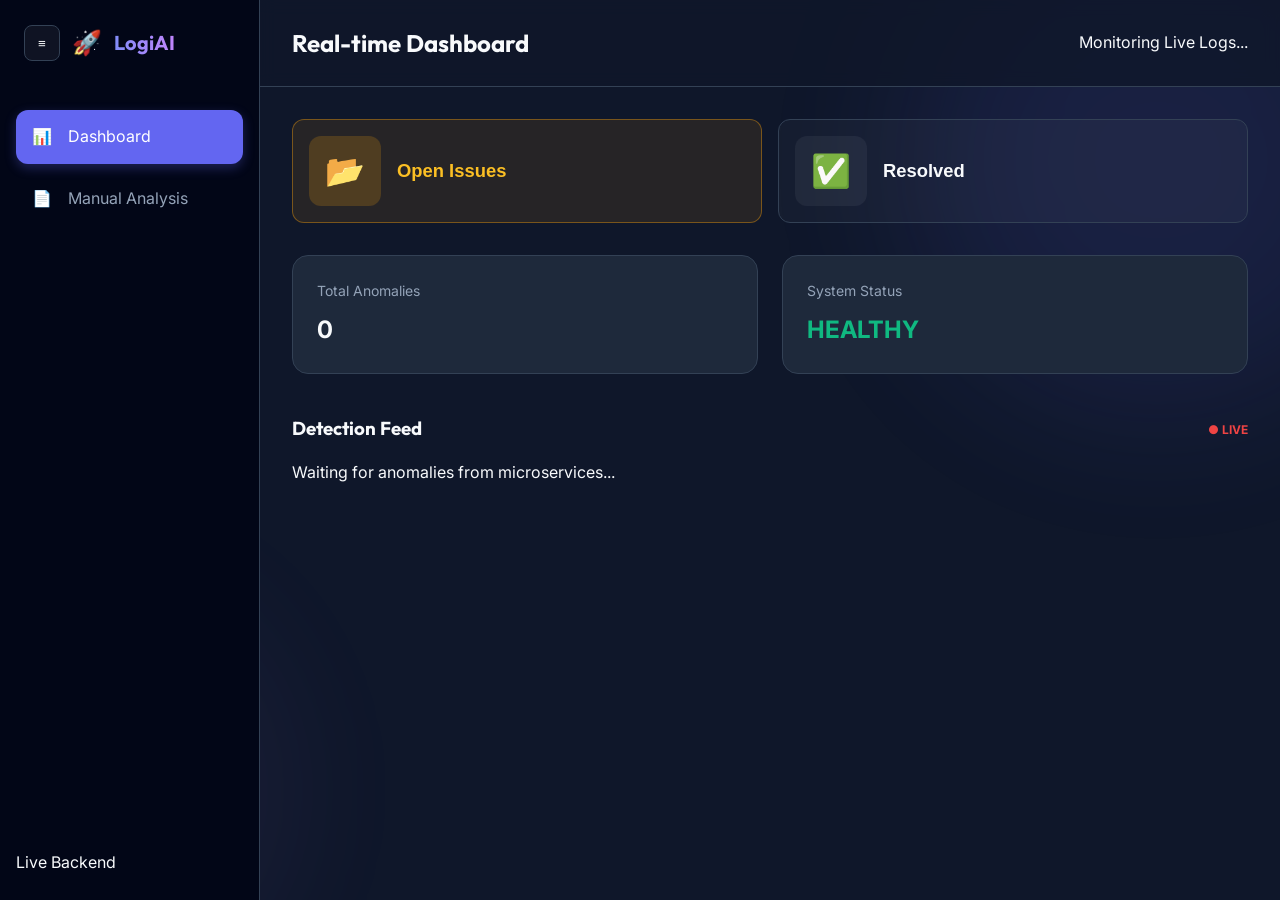
==== commit f4983b5a: "chore: rebrand to LogiAI and restore functional UI (clean)" ====
--- a/src/main/resources/static/index.html
+++ b/src/main/resources/static/index.html
@@ -1,15 +1,19 @@
 <!DOCTYPE html>
 <html lang="en">
+
 <head>
     <meta charset="UTF-8">
     <meta name="viewport" content="width=device-width, initial-scale=1.0">
     <title>AI Log Analyzer | Real-time Observability</title>
     <link rel="preconnect" href="https://fonts.googleapis.com">
     <link rel="preconnect" href="https://fonts.gstatic.com" crossorigin>
-    <link href="https://fonts.googleapis.com/css2?family=Outfit:wght@300;400;600;700&family=Inter:wght@400;500;600;700&display=swap" rel="stylesheet">
+    <link
+        href="https://fonts.googleapis.com/css2?family=Outfit:wght@300;400;600;700&family=Inter:wght@400;500;600;700&display=swap"
+        rel="stylesheet">
     <link rel="stylesheet" href="css/style.css">
     <meta name="description" content="AI-powered real-time microservice log analysis and tracing.">
 </head>
+
 <body class="dark-theme">
     <div class="background-blobs">
         <div class="blob blob-1"></div>
@@ -25,7 +29,7 @@
                     <span class="icon">≡</span>
                 </button>
                 <span class="logo-icon">🚀</span>
-                <span class="logo-text">LogAI</span>
+                <span class="logo-text">LogiAI</span>
             </div>
             <ul class="nav-links">
                 <li class="nav-item active" data-target="realtime-view">
@@ -105,7 +109,7 @@
                     <div class="upload-section card">
                         <h2>Upload Logs Manually</h2>
                         <p>One-off AI analysis for log files (multi-file supported).</p>
-                        
+
                         <div class="drop-zone" id="dropZone">
                             <div class="drop-zone-content">
                                 <span class="upload-icon">📄</span>
@@ -114,7 +118,7 @@
                             </div>
                             <input type="file" id="fileInput" hidden accept=".log,.txt,.csv" multiple>
                         </div>
-                        
+
                         <div id="fileInfo" class="file-info hidden">
                             <div class="file-list-container">
                                 <span class="file-name">filename.log</span>
@@ -160,4 +164,5 @@
     <script src="js/app.js"></script>
     <script src="js/dashboard.js"></script>
 </body>
-</html>
+
+</html>
--- a/src/main/resources/static/css/style.css
+++ b/src/main/resources/static/css/style.css
@@ -29,7 +29,10 @@
     height: 100vh;
 }
 
-h1, h2, h3, .logo-text {
+h1,
+h2,
+h3,
+.logo-text {
     font-family: 'Outfit', sans-serif;
 }
 
@@ -86,12 +89,16 @@
     border-color: var(--primary);
 }
 
-.logo-icon { font-size: 1.5rem; flex-shrink: 0; }
-.logo-text { 
-    font-size: 1.25rem; 
-    font-weight: 700; 
-    background: linear-gradient(to right, #818cf8, #c084fc); 
-    -webkit-background-clip: text; 
+.logo-icon {
+    font-size: 1.5rem;
+    flex-shrink: 0;
+}
+
+.logo-text {
+    font-size: 1.25rem;
+    font-weight: 700;
+    background: linear-gradient(to right, #818cf8, #c084fc);
+    -webkit-background-clip: text;
     background-clip: text;
     -webkit-text-fill-color: transparent;
     transition: opacity 0.2s;
@@ -125,7 +132,11 @@
     font-size: 1.25rem;
 }
 
-.nav-links { list-style: none; flex: 1; }
+.nav-links {
+    list-style: none;
+    flex: 1;
+}
+
 .nav-item {
     display: flex;
     align-items: center;
@@ -138,8 +149,16 @@
     color: var(--text-muted);
 }
 
-.nav-item:hover { background-color: rgba(99, 102, 241, 0.1); color: var(--text-main); }
-.nav-item.active { background-color: var(--primary); color: white; box-shadow: 0 4px 12px rgba(99, 102, 241, 0.3); }
+.nav-item:hover {
+    background-color: rgba(99, 102, 241, 0.1);
+    color: var(--text-main);
+}
+
+.nav-item.active {
+    background-color: var(--primary);
+    color: white;
+    box-shadow: 0 4px 12px rgba(99, 102, 241, 0.3);
+}
 
 /* Main Content */
 .main-content {
@@ -164,9 +183,18 @@
     border-bottom: 1px solid var(--border);
 }
 
-.view-container { padding: 2rem; }
-.view { display: none; }
-.view.active { display: block; animation: fadeIn 0.3s ease-out; }
+.view-container {
+    padding: 2rem;
+}
+
+.view {
+    display: none;
+}
+
+.view.active {
+    display: block;
+    animation: fadeIn 0.3s ease-out;
+}
 
 /* Dashboard Cards */
 .status-bar {
@@ -185,9 +213,20 @@
     flex-direction: column;
 }
 
-.stat-card .label { color: var(--text-muted); font-size: 0.875rem; margin-bottom: 0.5rem; }
-.stat-card .value { font-size: 1.5rem; font-weight: 700; }
-.stat-card .value.success { color: var(--success); }
+.stat-card .label {
+    color: var(--text-muted);
+    font-size: 0.875rem;
+    margin-bottom: 0.5rem;
+}
+
+.stat-card .value {
+    font-size: 1.5rem;
+    font-weight: 700;
+}
+
+.stat-card .value.success {
+    color: var(--success);
+}
 
 /* Anomaly Feed */
 .anomaly-feed-header {
@@ -293,7 +332,9 @@
 
 /* Resolve Button */
 /* Action Buttons */
-.resolve-btn, .reopen-btn, .secondary-btn {
+.resolve-btn,
+.reopen-btn,
+.secondary-btn {
     padding: 1rem 1.5rem;
     border-radius: 10px;
     cursor: pointer;
@@ -305,7 +346,8 @@
     align-items: center;
     justify-content: center;
     min-width: 160px;
-    height: 52px; /* Large standard click size */
+    height: 52px;
+    /* Large standard click size */
 }
 
 .anomaly-actions {
@@ -364,10 +406,29 @@
     text-transform: uppercase;
 }
 
-.status-pending { background: rgba(245, 158, 11, 0.2); color: #f59e0b; }
-.status-resolved { background: rgba(34, 197, 94, 0.2); color: #22c55e; }
-
-@keyframes blink { 0% { opacity: 1; } 50% { opacity: 0.4; } 100% { opacity: 1; } }
+.status-pending {
+    background: rgba(245, 158, 11, 0.2);
+    color: #f59e0b;
+}
+
+.status-resolved {
+    background: rgba(34, 197, 94, 0.2);
+    color: #22c55e;
+}
+
+@keyframes blink {
+    0% {
+        opacity: 1;
+    }
+
+    50% {
+        opacity: 0.4;
+    }
+
+    100% {
+        opacity: 1;
+    }
+}
 
 .anomaly-card {
     background-color: var(--card-bg);
@@ -379,7 +440,11 @@
     cursor: pointer;
 }
 
-.anomaly-card:hover { transform: translateY(-3px); box-shadow: var(--shadow); border-color: var(--primary); }
+.anomaly-card:hover {
+    transform: translateY(-3px);
+    box-shadow: var(--shadow);
+    border-color: var(--primary);
+}
 
 .anomaly-header {
     display: flex;
@@ -396,18 +461,41 @@
     text-transform: uppercase;
 }
 
-.badge-error { background-color: rgba(239, 68, 68, 0.2); color: #f87171; }
-.badge-warn { background-color: rgba(245, 158, 11, 0.2); color: #fbbf24; }
-
-.service-name { font-weight: 600; color: var(--primary); font-size: 1.1rem; }
-.timestamp { color: var(--text-muted); font-size: 0.8rem; }
-
-.anomaly-body { margin-bottom: 1.25rem; }
-.message-preview { font-size: 0.95rem; color: #cbd5e1; margin-bottom: 0.75rem; }
-.solution-preview { 
-    background-color: rgba(99, 102, 241, 0.1); 
-    padding: 1rem; 
-    border-radius: 0.5rem; 
+.badge-error {
+    background-color: rgba(239, 68, 68, 0.2);
+    color: #f87171;
+}
+
+.badge-warn {
+    background-color: rgba(245, 158, 11, 0.2);
+    color: #fbbf24;
+}
+
+.service-name {
+    font-weight: 600;
+    color: var(--primary);
+    font-size: 1.1rem;
+}
+
+.timestamp {
+    color: var(--text-muted);
+    font-size: 0.8rem;
+}
+
+.anomaly-body {
+    margin-bottom: 1.25rem;
+}
+
+.message-preview {
+    font-size: 0.95rem;
+    color: #cbd5e1;
+    margin-bottom: 0.75rem;
+}
+
+.solution-preview {
+    background-color: rgba(99, 102, 241, 0.1);
+    padding: 1rem;
+    border-radius: 0.5rem;
     border-left: 4px solid var(--primary);
     font-size: 0.9rem;
     color: #a5b4fc;
@@ -421,12 +509,19 @@
     padding-top: 1rem;
 }
 
-.flow-id { font-family: monospace; font-size: 0.85rem; color: var(--text-muted); }
+.flow-id {
+    font-family: monospace;
+    font-size: 0.85rem;
+    color: var(--text-muted);
+}
 
 /* Modals */
 .modal-overlay {
     position: fixed;
-    top: 0; left: 0; right: 0; bottom: 0;
+    top: 0;
+    left: 0;
+    right: 0;
+    bottom: 0;
     background-color: rgba(2, 6, 23, 0.8);
     display: flex;
     justify-content: center;
@@ -442,11 +537,11 @@
     flex-direction: column;
 }
 
-.modal-header { 
-    padding: 1.5rem 2rem; 
-    border-bottom: 1px solid var(--border); 
-    display: flex; 
-    justify-content: space-between; 
+.modal-header {
+    padding: 1.5rem 2rem;
+    border-bottom: 1px solid var(--border);
+    display: flex;
+    justify-content: space-between;
     align-items: center;
 }
 
@@ -470,10 +565,19 @@
     color: var(--error);
     border-color: rgba(239, 68, 68, 0.2);
 }
-.modal-body { padding: 1.5rem; overflow-y: auto; }
+
+.modal-body {
+    padding: 1.5rem;
+    overflow-y: auto;
+}
 
 /* Trace Visualizer */
-.trace-container { display: flex; flex-direction: column; gap: 1.25rem; }
+.trace-container {
+    display: flex;
+    flex-direction: column;
+    gap: 1.25rem;
+}
+
 .trace-item {
     display: flex;
     gap: 1rem;
@@ -483,26 +587,109 @@
     border-left: 3px solid #64748b;
 }
 
-.trace-item.error { border-left-color: var(--error); background-color: rgba(239, 68, 68, 0.05); }
-.trace-content { flex: 1; }
-.trace-meta { font-size: 0.75rem; color: var(--text-muted); margin-bottom: 0.25rem; }
+.trace-item.error {
+    border-left-color: var(--error);
+    background-color: rgba(239, 68, 68, 0.05);
+}
+
+.trace-content {
+    flex: 1;
+}
+
+.trace-meta {
+    font-size: 0.75rem;
+    color: var(--text-muted);
+    margin-bottom: 0.25rem;
+}
 
 /* Animations */
-@keyframes fadeIn { from { opacity: 0; transform: translateY(10px); } to { opacity: 1; transform: translateY(0); } }
-
-.hidden { display: none !important; }
+@keyframes fadeIn {
+    from {
+        opacity: 0;
+        transform: translateY(10px);
+    }
+
+    to {
+        opacity: 1;
+        transform: translateY(0);
+    }
+}
+
+.hidden {
+    display: none !important;
+}
 
 /* Existing Upload UI tweaks */
-.card { background-color: var(--card-bg); border: 1px solid var(--border); border-radius: 1rem; padding: 2rem; box-shadow: var(--shadow); }
-.upload-section { max-width: 800px; margin: 0 auto; }
-.drop-zone { border: 2px dashed var(--border); border-radius: 1rem; padding: 3rem; cursor: pointer; text-align: center; }
-.drop-zone:hover { border-color: var(--primary); background-color: rgba(99, 102, 241, 0.05); }
-
-.primary-btn { background-color: var(--primary); color: white; border: none; padding: 0.75rem 1.5rem; border-radius: 0.5rem; font-weight: 600; cursor: pointer; }
-.primary-btn:hover { background-color: var(--primary-hover); }
+.card {
+    background-color: var(--card-bg);
+    border: 1px solid var(--border);
+    border-radius: 1rem;
+    padding: 2rem;
+    box-shadow: var(--shadow);
+}
+
+.upload-section {
+    max-width: 800px;
+    margin: 0 auto;
+}
+
+.drop-zone {
+    border: 2px dashed var(--border);
+    border-radius: 1rem;
+    padding: 3rem;
+    cursor: pointer;
+    text-align: center;
+}
+
+.drop-zone:hover {
+    border-color: var(--primary);
+    background-color: rgba(99, 102, 241, 0.05);
+}
+
+.primary-btn {
+    background-color: var(--primary);
+    color: white;
+    border: none;
+    padding: 0.75rem 1.5rem;
+    border-radius: 0.5rem;
+    font-weight: 600;
+    cursor: pointer;
+}
+
+.primary-btn:hover {
+    background-color: var(--primary-hover);
+}
 
 /* Background */
-.background-blobs { position: fixed; top: 0; left: 0; right: 0; bottom: 0; z-index: -1; overflow: hidden; opacity: 0.4; }
-.blob { position: absolute; border-radius: 50%; filter: blur(80px); }
-.blob-1 { top: -10%; right: -10%; width: 500px; height: 500px; background-color: rgba(99, 102, 241, 0.3); }
-.blob-2 { bottom: -10%; left: -10%; width: 400px; height: 400px; background-color: rgba(192, 132, 252, 0.2); }
+.background-blobs {
+    position: fixed;
+    top: 0;
+    left: 0;
+    right: 0;
+    bottom: 0;
+    z-index: -1;
+    overflow: hidden;
+    opacity: 0.4;
+}
+
+.blob {
+    position: absolute;
+    border-radius: 50%;
+    filter: blur(80px);
+}
+
+.blob-1 {
+    top: -10%;
+    right: -10%;
+    width: 500px;
+    height: 500px;
+    background-color: rgba(99, 102, 241, 0.3);
+}
+
+.blob-2 {
+    bottom: -10%;
+    left: -10%;
+    width: 400px;
+    height: 400px;
+    background-color: rgba(192, 132, 252, 0.2);
+}
